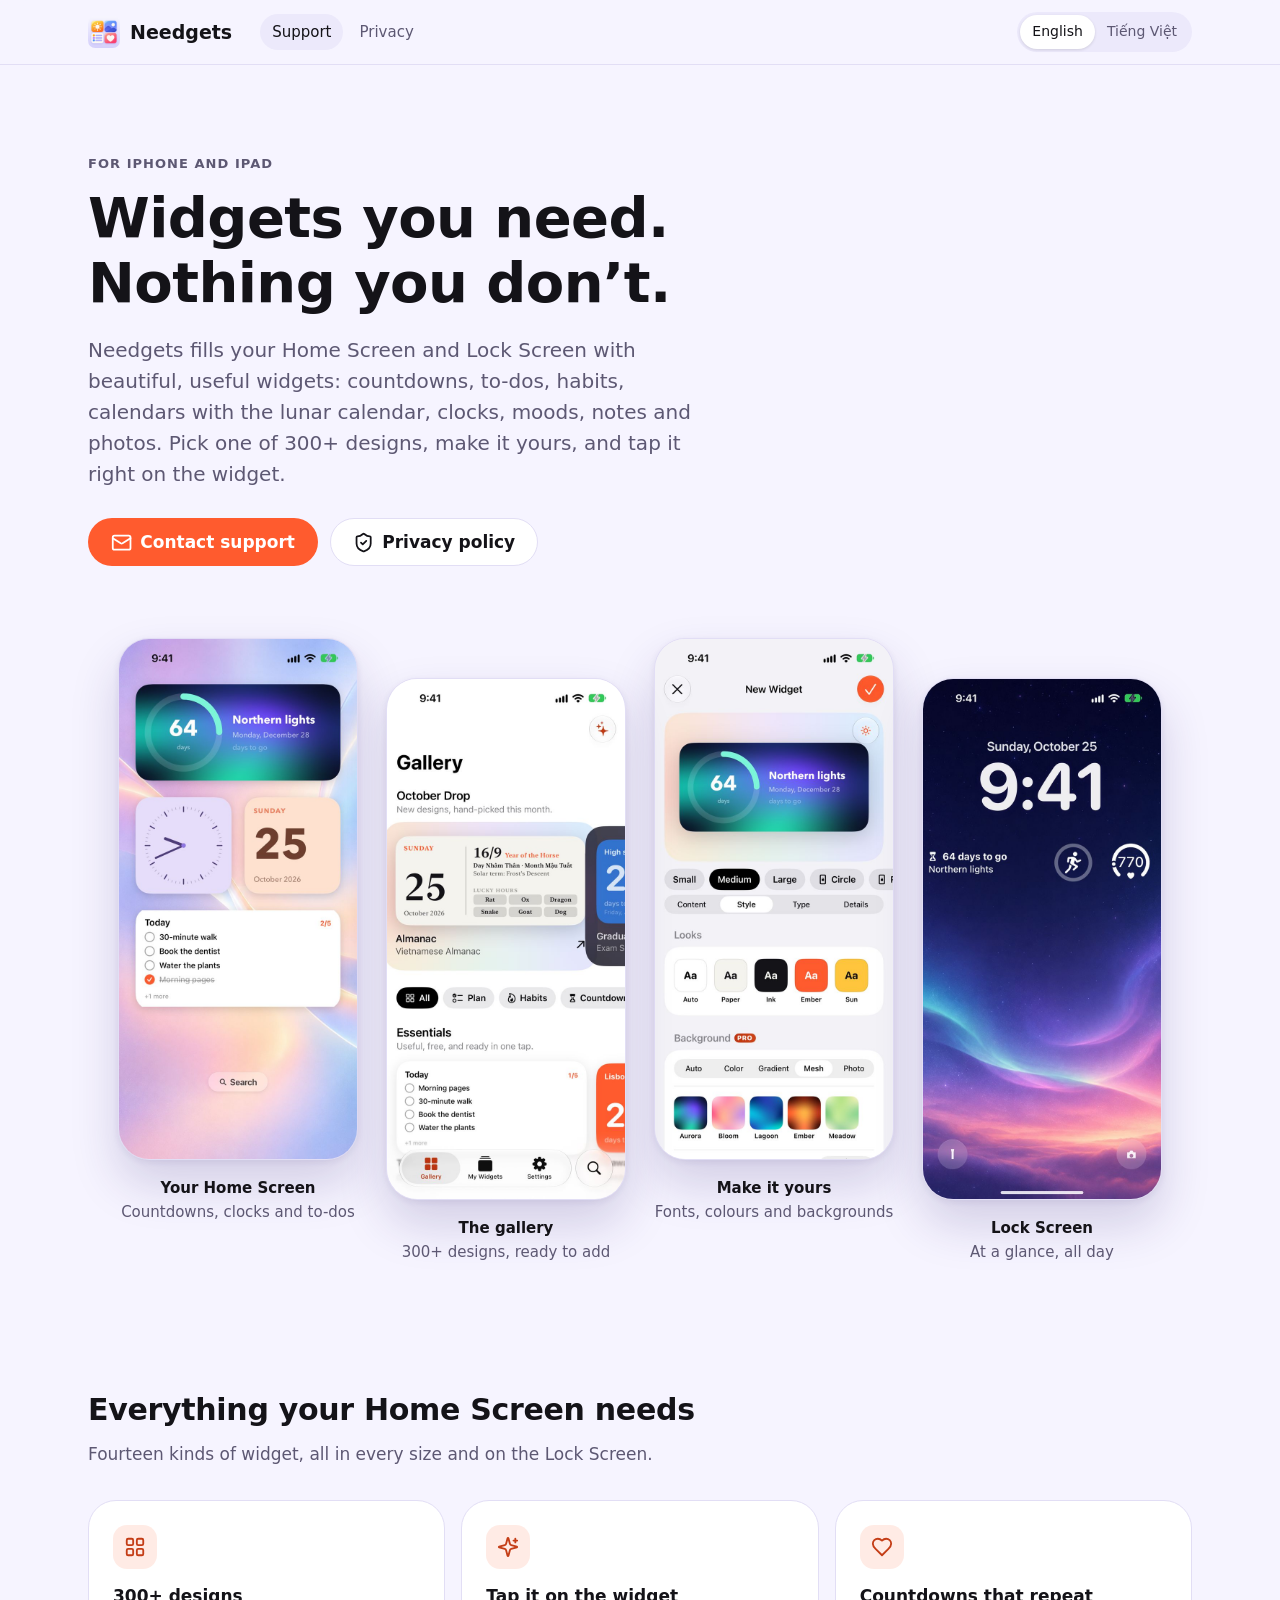
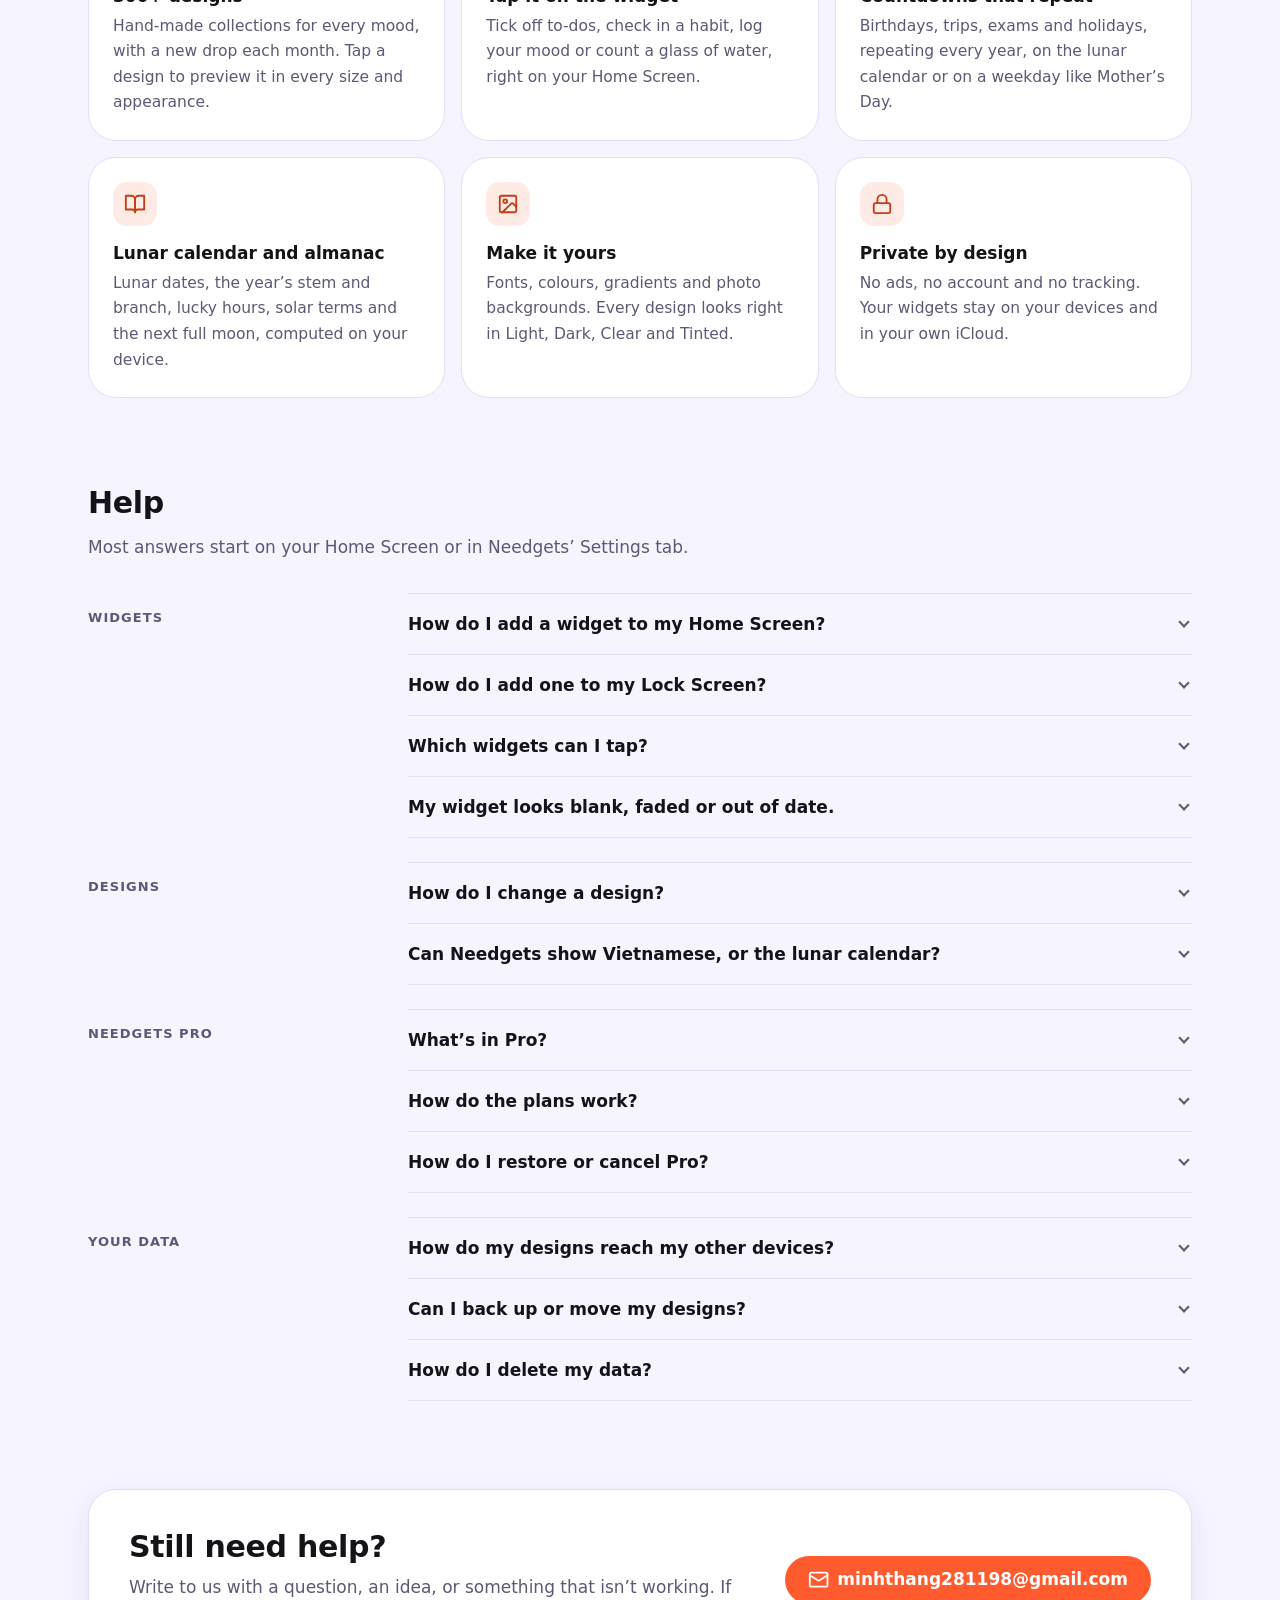
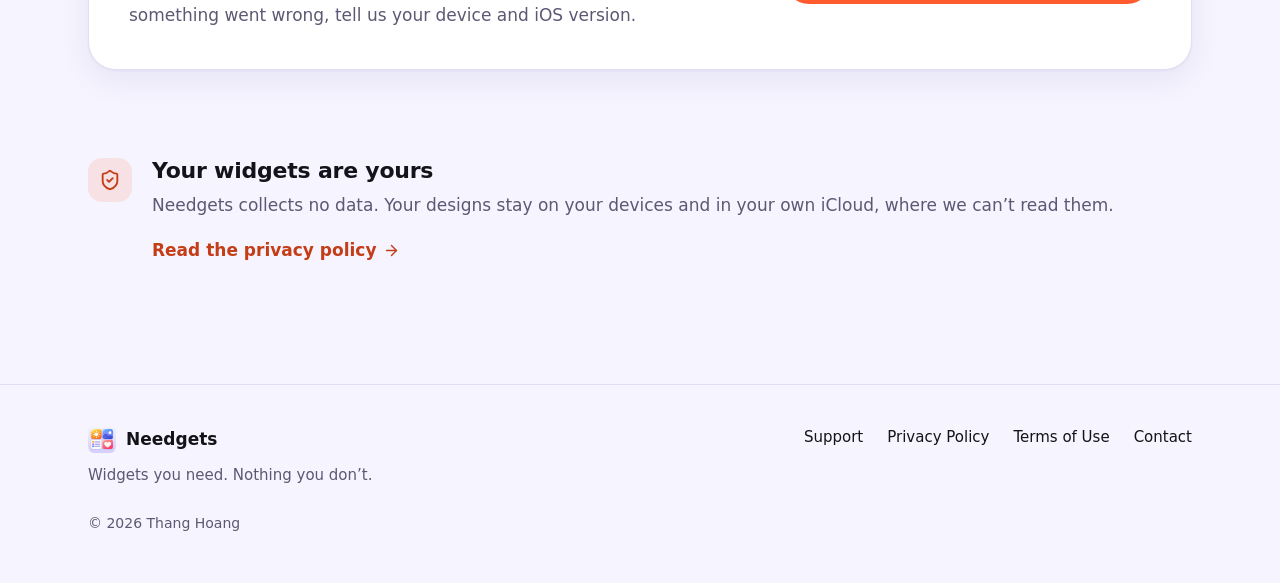
==== index.html @ b8a0856f "Needgets support site and privacy policy Co-Authored-By: Claude Opus 5.5 <noreply@anthropic.com>" ====
<!doctype html>
<html lang="en" data-title-vi="Hỗ trợ Needgets">
<head>
  <meta charset="utf-8">
  <meta name="viewport" content="width=device-width, initial-scale=1">
  <title>Needgets Support</title>
  <meta name="description" content="Help and contact for Needgets, beautiful widgets for your iPhone and iPad Home Screen and Lock Screen.">
  <meta name="theme-color" content="#f6f4ff" media="(prefers-color-scheme: light)">
  <meta name="theme-color" content="#15131d" media="(prefers-color-scheme: dark)">
  <link rel="canonical" href="https://minhthang2811.github.io/needgets-support/">
  <meta property="og:type" content="website">
  <meta property="og:site_name" content="Needgets">
  <meta property="og:title" content="Needgets Support">
  <meta property="og:description" content="Help and contact for Needgets, beautiful widgets for your iPhone and iPad Home Screen and Lock Screen.">
  <meta property="og:url" content="https://minhthang2811.github.io/needgets-support/">
  <meta property="og:image" content="https://minhthang2811.github.io/needgets-support/images/og.jpg">
  <meta property="og:image:width" content="1200">
  <meta property="og:image:height" content="630">
  <meta name="twitter:card" content="summary_large_image">
  <link rel="icon" href="favicon.png" type="image/png">
  <link rel="apple-touch-icon" href="apple-touch-icon.png">
  <link rel="stylesheet" href="style.css">
</head>
<body>
  <a class="skip" href="#main"><span class="chrome" data-lang="en">Skip to content</span><span class="chrome" data-lang="vi">Đến nội dung chính</span></a>

  <header class="site-header">
    <div class="wrap">
      <a class="brand" href="./" data-href-vi="./#vi"><img src="icon.png" alt="" width="32" height="32">Needgets</a>
      <nav class="site-nav" aria-label="Pages">
        <a href="./" data-href-vi="./#vi" aria-current="page"><span class="chrome" data-lang="en">Support</span><span class="chrome" data-lang="vi">Hỗ trợ</span></a>
        <a href="privacy/" data-href-vi="privacy/#vi"><span class="chrome" data-lang="en">Privacy</span><span class="chrome" data-lang="vi">Quyền riêng tư</span></a>
      </nav>
      <nav class="lang" aria-label="Language">
        <a href="#en" hreflang="en" lang="en">English</a>
        <a href="#vi" hreflang="vi" lang="vi">Tiếng Việt</a>
      </nav>
    </div>
  </header>

  <main id="main">
    <article id="en" lang="en" data-lang="en">
      <div class="wrap">
        <section class="hero">
          <p class="eyebrow">For iPhone and iPad</p>
          <h1>Widgets you need. Nothing you don’t.</h1>
          <p class="lede">Needgets fills your Home Screen and Lock Screen with beautiful, useful widgets: countdowns, to-dos, habits, calendars with the lunar calendar, clocks, moods, notes and photos. Pick one of 300+ designs, make it yours, and tap it right on the widget.</p>
          <div class="actions">
            <a class="btn btn-primary" href="#en-contact"><svg class="icon" aria-hidden="true"><use href="icons.svg#mail"/></svg>Contact support</a>
            <a class="btn btn-ghost" href="privacy/"><svg class="icon" aria-hidden="true"><use href="icons.svg#shield"/></svg>Privacy policy</a>
          </div>
        </section>

        <div class="screens">
          <figure>
            <img class="phone" src="images/home-en.jpg" width="660" height="1434" alt="A Home Screen with a Northern lights countdown, an analog clock, a date and a to-do list with two items ticked.">
            <figcaption><strong>Your Home Screen</strong>Countdowns, clocks and to-dos</figcaption>
          </figure>
          <figure>
            <img class="phone" src="images/gallery-en.jpg" width="660" height="1434" loading="lazy" alt="The Gallery: this month's drop with a Vietnamese almanac, and shelves of designs.">
            <figcaption><strong>The gallery</strong>300+ designs, ready to add</figcaption>
          </figure>
          <figure>
            <img class="phone" src="images/editor-en.jpg" width="660" height="1434" loading="lazy" alt="The editor with looks, gradient and mesh backgrounds for a countdown widget.">
            <figcaption><strong>Make it yours</strong>Fonts, colours and backgrounds</figcaption>
          </figure>
          <figure>
            <img class="phone" src="images/lock-en.jpg" width="660" height="1434" loading="lazy" alt="A Lock Screen at 9:41 with a countdown and two circular widgets.">
            <figcaption><strong>Lock Screen</strong>At a glance, all day</figcaption>
          </figure>
        </div>

        <section class="section" aria-labelledby="en-features">
          <div class="section-head">
            <h2 id="en-features">Everything your Home Screen needs</h2>
            <p>Fourteen kinds of widget, all in every size and on the Lock Screen.</p>
          </div>
          <div class="features">
            <div class="feature">
              <span class="badge-icon"><svg class="icon" aria-hidden="true"><use href="icons.svg#widgets"/></svg></span>
              <h3>300+ designs</h3>
              <p>Hand-made collections for every mood, with a new drop each month. Tap a design to preview it in every size and appearance.</p>
            </div>
            <div class="feature">
              <span class="badge-icon"><svg class="icon" aria-hidden="true"><use href="icons.svg#sparkles"/></svg></span>
              <h3>Tap it on the widget</h3>
              <p>Tick off to-dos, check in a habit, log your mood or count a glass of water, right on your Home Screen.</p>
            </div>
            <div class="feature">
              <span class="badge-icon"><svg class="icon" aria-hidden="true"><use href="icons.svg#heart"/></svg></span>
              <h3>Countdowns that repeat</h3>
              <p>Birthdays, trips, exams and holidays, repeating every year, on the lunar calendar or on a weekday like Mother’s Day.</p>
            </div>
            <div class="feature">
              <span class="badge-icon"><svg class="icon" aria-hidden="true"><use href="icons.svg#book"/></svg></span>
              <h3>Lunar calendar and almanac</h3>
              <p>Lunar dates, the year’s stem and branch, lucky hours, solar terms and the next full moon, computed on your device.</p>
            </div>
            <div class="feature">
              <span class="badge-icon"><svg class="icon" aria-hidden="true"><use href="icons.svg#photo"/></svg></span>
              <h3>Make it yours</h3>
              <p>Fonts, colours, gradients and photo backgrounds. Every design looks right in Light, Dark, Clear and Tinted.</p>
            </div>
            <div class="feature">
              <span class="badge-icon"><svg class="icon" aria-hidden="true"><use href="icons.svg#lock"/></svg></span>
              <h3>Private by design</h3>
              <p>No ads, no account and no tracking. Your widgets stay on your devices and in your own iCloud.</p>
            </div>
          </div>
        </section>

        <section class="section" aria-labelledby="en-help">
          <div class="section-head">
            <h2 id="en-help">Help</h2>
            <p>Most answers start on your Home Screen or in Needgets’ Settings tab.</p>
          </div>
          <div class="help">
            <div class="help-group">
              <h3>Widgets</h3>
              <div class="faq">
                <details>
                  <summary>How do I add a widget to my Home Screen?</summary>
                  <div class="answer"><p>Touch and hold an empty spot on your Home Screen until the apps jiggle, tap <strong>Edit</strong>, then <strong>Add Widget</strong>. Search for <strong>Needgets</strong>, swipe to the size you want and tap <strong>Add Widget</strong>.</p><p>A new widget shows your newest design. To choose another, touch and hold the widget, tap <strong>Edit Widget</strong>, then <strong>Design</strong>.</p></div>
                </details>
                <details>
                  <summary>How do I add one to my Lock Screen?</summary>
                  <div class="answer"><p>Touch and hold your Lock Screen, tap <strong>Customize</strong>, then <strong>Lock Screen</strong>. Tap the row under the time, choose <strong>Needgets</strong> and pick a size.</p></div>
                </details>
                <details>
                  <summary>Which widgets can I tap?</summary>
                  <div class="answer"><p>Checklists (tick a to-do), habits (check in), moods (log today), counters (+ and −), the focus timer (start and stop) and Days Since (reset). Everything else opens Needgets when tapped.</p></div>
                </details>
                <details>
                  <summary>My widget looks blank, faded or out of date.</summary>
                  <div class="answer"><p>In the Clear and Tinted Home Screen styles, iOS draws every widget in one tint. Your design keeps its shape and text; colours come back in the Default style. For a photo widget, turn on <strong>Keep photo in color</strong> in the editor’s Details.</p><p>If a widget looks out of date after an update, open Needgets once, then wait a moment: iOS refreshes widgets on its own schedule.</p></div>
                </details>
              </div>
            </div>
            <div class="help-group">
              <h3>Designs</h3>
              <div class="faq">
                <details>
                  <summary>How do I change a design?</summary>
                  <div class="answer"><p>In <strong>My Widgets</strong>, tap the design. Content, Style, Type and Details hold everything you can change, and the preview shows it in every size. Tap ✓ to save. Widgets on your Home Screen update right away.</p></div>
                </details>
                <details>
                  <summary>Can Needgets show Vietnamese, or the lunar calendar?</summary>
                  <div class="answer"><p>Yes. Needgets speaks English and Vietnamese and follows your device unless you choose one in <strong>Settings › Language</strong>; your widgets switch too. Lunar dates follow the Vietnamese calendar (UTC+7), so Tết and full moons fall as in Vietnamese almanacs.</p></div>
                </details>
              </div>
            </div>
            <div class="help-group">
              <h3>Needgets Pro</h3>
              <div class="faq">
                <details>
                  <summary>What’s in Pro?</summary>
                  <div class="answer"><p>Twenty more font families, custom colours, gradients, mesh gradients, photo backgrounds, borders and patterns, the premium collections and monthly drops, and the counter and focus timer widgets. Everything else is free, forever.</p></div>
                </details>
                <details>
                  <summary>How do the plans work?</summary>
                  <div class="answer"><p>Yearly (with a 7-day free trial), Monthly, or Lifetime, a single purchase. Prices are shown in your currency before you buy. Subscriptions renew automatically unless you cancel at least 24 hours before the end of the period, and you can cancel any time.</p><p>If Pro ends, your widgets keep working in the nearest free look. They never go blank.</p></div>
                </details>
                <details>
                  <summary>How do I restore or cancel Pro?</summary>
                  <div class="answer"><p>To restore on a new device, open the plans screen and tap <strong>Restore</strong>. To cancel a subscription, open the Settings app, tap your name, then <strong>Subscriptions › Needgets</strong>.</p></div>
                </details>
              </div>
            </div>
            <div class="help-group">
              <h3>Your data</h3>
              <div class="faq">
                <details>
                  <summary>How do my designs reach my other devices?</summary>
                  <div class="answer"><p>With iCloud. Turn on <strong>Settings › iCloud › Sync with iCloud</strong> in Needgets and sign in to the same Apple Account on each device. Without iCloud, everything stays on this device.</p></div>
                </details>
                <details>
                  <summary>Can I back up or move my designs?</summary>
                  <div class="answer"><p>Yes: <strong>Settings › Your Data › Export Backup</strong> makes a single file with all your designs, to-dos and streaks. Keep it anywhere, and use <strong>Import Backup</strong> to bring it back.</p></div>
                </details>
                <details>
                  <summary>How do I delete my data?</summary>
                  <div class="answer"><p>Delete a design in My Widgets, or delete the app. To remove the copy in iCloud, open the Settings app, tap your name, then <strong>iCloud › Manage Account Storage › Needgets</strong>.</p></div>
                </details>
              </div>
            </div>
          </div>
        </section>

        <section class="section" id="en-contact" aria-labelledby="en-contact-title">
          <div class="card contact">
            <div>
              <h2 id="en-contact-title">Still need help?</h2>
              <p>Write to us with a question, an idea, or something that isn’t working. If something went wrong, tell us your device and iOS version.</p>
            </div>
            <a class="btn btn-primary" href="mailto:minhthang281198@gmail.com?subject=Needgets"><svg class="icon" aria-hidden="true"><use href="icons.svg#mail"/></svg>minhthang281198@gmail.com</a>
          </div>
        </section>

        <section class="section" aria-labelledby="en-privacy">
          <div class="privacy-teaser">
            <span class="badge-icon"><svg class="icon" aria-hidden="true"><use href="icons.svg#shield"/></svg></span>
            <div>
              <h2 id="en-privacy">Your widgets are yours</h2>
              <p>Needgets collects no data. Your designs stay on your devices and in your own iCloud, where we can’t read them.</p>
              <a class="more" href="privacy/">Read the privacy policy<svg class="icon" aria-hidden="true"><use href="icons.svg#arrow"/></svg></a>
            </div>
          </div>
        </section>
      </div>
    </article>

    <hr class="language-divider">

    <article id="vi" lang="vi" data-lang="vi">
      <div class="wrap">
        <section class="hero">
          <p class="eyebrow">Dành cho iPhone và iPad</p>
          <h1>Widget bạn cần. Không gì thừa.</h1>
          <p class="lede">Needgets mang widget đẹp và hữu ích lên Màn hình chính và Màn hình khóa: đếm ngược, việc cần làm, thói quen, lịch có âm lịch, đồng hồ, cảm xúc, ghi chú và ảnh. Chọn một trong hơn 300 mẫu, chỉnh theo gu của bạn và chạm ngay trên widget.</p>
          <div class="actions">
            <a class="btn btn-primary" href="#vi-contact"><svg class="icon" aria-hidden="true"><use href="icons.svg#mail"/></svg>Liên hệ hỗ trợ</a>
            <a class="btn btn-ghost" href="privacy/#vi"><svg class="icon" aria-hidden="true"><use href="icons.svg#shield"/></svg>Chính sách quyền riêng tư</a>
          </div>
        </section>

        <div class="screens">
          <figure>
            <img class="phone" src="images/home-vi.jpg" width="660" height="1434" alt="Màn hình chính với widget đếm ngược Tết Nguyên đán, ngày yêu, lịch âm và lịch vạn niên.">
            <figcaption><strong>Màn hình chính</strong>Đếm ngược Tết, lịch vạn niên</figcaption>
          </figure>
          <figure>
            <img class="phone" src="images/gallery-vi.jpg" width="660" height="1434" loading="lazy" alt="Bộ sưu tập: thiết kế mới tháng 10 với lịch vạn niên và tuyển chọn Pro cho người Việt.">
            <figcaption><strong>Bộ sưu tập</strong>Hơn 300 mẫu, thêm chỉ 1 chạm</figcaption>
          </figure>
          <figure>
            <img class="phone" src="images/editor-vi.jpg" width="660" height="1434" loading="lazy" alt="Trình chỉnh sửa với phong cách, nền dải màu và lưới màu cho widget đếm ngược Tết.">
            <figcaption><strong>Chỉnh theo gu</strong>Phông chữ, màu và nền</figcaption>
          </figure>
          <figure>
            <img class="phone" src="images/lock-vi.jpg" width="660" height="1434" loading="lazy" alt="Màn hình khóa lúc 9:41 với âm lịch, đếm ngược Tết và hai widget tròn.">
            <figcaption><strong>Màn hình khóa</strong>Nhìn là thấy, cả ngày</figcaption>
          </figure>
        </div>

        <section class="section" aria-labelledby="vi-features">
          <div class="section-head">
            <h2 id="vi-features">Mọi thứ màn hình chính cần</h2>
            <p>Mười bốn loại widget, đủ mọi kích thước và có trên Màn hình khóa.</p>
          </div>
          <div class="features">
            <div class="feature">
              <span class="badge-icon"><svg class="icon" aria-hidden="true"><use href="icons.svg#widgets"/></svg></span>
              <h3>Hơn 300 mẫu</h3>
              <p>Các bộ sưu tập làm thủ công cho mọi tâm trạng, mỗi tháng có thiết kế mới. Chạm vào mẫu để xem trước ở mọi kích thước và chế độ.</p>
            </div>
            <div class="feature">
              <span class="badge-icon"><svg class="icon" aria-hidden="true"><use href="icons.svg#sparkles"/></svg></span>
              <h3>Chạm ngay trên widget</h3>
              <p>Tích việc đã xong, điểm danh thói quen, ghi cảm xúc hay đếm cốc nước ngay trên Màn hình chính.</p>
            </div>
            <div class="feature">
              <span class="badge-icon"><svg class="icon" aria-hidden="true"><use href="icons.svg#heart"/></svg></span>
              <h3>Đếm ngược lặp lại</h3>
              <p>Sinh nhật, chuyến đi, kỳ thi và ngày lễ, lặp lại mỗi năm, theo âm lịch hay theo thứ trong tháng như Ngày của Mẹ.</p>
            </div>
            <div class="feature">
              <span class="badge-icon"><svg class="icon" aria-hidden="true"><use href="icons.svg#book"/></svg></span>
              <h3>Âm lịch và lịch vạn niên</h3>
              <p>Ngày âm, can chi, giờ hoàng đạo, tiết khí và ngày rằm sắp tới, tính ngay trên máy của bạn.</p>
            </div>
            <div class="feature">
              <span class="badge-icon"><svg class="icon" aria-hidden="true"><use href="icons.svg#photo"/></svg></span>
              <h3>Chỉnh theo gu</h3>
              <p>Phông chữ, màu sắc, dải màu và ảnh nền. Mẫu nào cũng đẹp ở chế độ Sáng, Tối, Trong suốt và Tô màu.</p>
            </div>
            <div class="feature">
              <span class="badge-icon"><svg class="icon" aria-hidden="true"><use href="icons.svg#lock"/></svg></span>
              <h3>Riêng tư từ thiết kế</h3>
              <p>Không quảng cáo, không tài khoản, không theo dõi. Widget của bạn ở trên thiết bị và trong iCloud của chính bạn.</p>
            </div>
          </div>
        </section>

        <section class="section" aria-labelledby="vi-help">
          <div class="section-head">
            <h2 id="vi-help">Trợ giúp</h2>
            <p>Phần lớn câu trả lời bắt đầu từ Màn hình chính hoặc tab Cài đặt của Needgets.</p>
          </div>
          <div class="help">
            <div class="help-group">
              <h3>Widget</h3>
              <div class="faq">
                <details>
                  <summary>Làm sao thêm widget vào Màn hình chính?</summary>
                  <div class="answer"><p>Chạm và giữ một chỗ trống trên Màn hình chính đến khi các ứng dụng rung, chạm <strong>Sửa</strong>, rồi <strong>Thêm tiện ích</strong>. Tìm <strong>Needgets</strong>, vuốt đến kích thước bạn muốn và chạm <strong>Thêm tiện ích</strong>.</p><p>Widget mới hiện thiết kế mới nhất của bạn. Để chọn thiết kế khác, chạm và giữ widget, chạm <strong>Sửa tiện ích</strong>, rồi <strong>Thiết kế</strong>.</p></div>
                </details>
                <details>
                  <summary>Làm sao thêm vào Màn hình khóa?</summary>
                  <div class="answer"><p>Chạm và giữ Màn hình khóa, chạm <strong>Tùy chỉnh</strong>, rồi <strong>Màn hình khóa</strong>. Chạm vào hàng dưới đồng hồ, chọn <strong>Needgets</strong> và chọn kích thước.</p></div>
                </details>
                <details>
                  <summary>Widget nào chạm được?</summary>
                  <div class="answer"><p>Danh sách việc (tích việc), thói quen (điểm danh), tâm trạng (ghi hôm nay), bộ đếm (+ và −), hẹn giờ tập trung (bắt đầu và dừng) và Số ngày kể từ (đặt lại). Các widget khác mở Needgets khi chạm.</p></div>
                </details>
                <details>
                  <summary>Widget trống, nhạt màu hoặc không cập nhật.</summary>
                  <div class="answer"><p>Ở kiểu Màn hình chính Trong suốt và Tô màu, iOS vẽ mọi widget bằng một màu. Thiết kế vẫn giữ hình và chữ; màu sẽ trở lại ở kiểu Mặc định. Với widget ảnh, bật <strong>Giữ màu ảnh</strong> trong phần Chi tiết của trình chỉnh sửa.</p><p>Nếu widget chưa cập nhật sau khi nâng cấp, hãy mở Needgets một lần rồi đợi một chút: iOS tự làm mới widget theo lịch của nó.</p></div>
                </details>
              </div>
            </div>
            <div class="help-group">
              <h3>Thiết kế</h3>
              <div class="faq">
                <details>
                  <summary>Làm sao đổi thiết kế?</summary>
                  <div class="answer"><p>Trong <strong>Tiện ích của tôi</strong>, chạm vào thiết kế. Nội dung, Kiểu dáng, Kiểu chữ và Chi tiết chứa mọi thứ bạn có thể đổi, và bản xem trước hiện ở mọi kích thước. Chạm ✓ để lưu. Widget trên Màn hình chính cập nhật ngay.</p></div>
                </details>
                <details>
                  <summary>Needgets có tiếng Việt và âm lịch không?</summary>
                  <div class="answer"><p>Có. Needgets nói tiếng Anh và tiếng Việt, theo ngôn ngữ của thiết bị trừ khi bạn chọn trong <strong>Cài đặt › Ngôn ngữ</strong>; widget cũng đổi theo. Ngày âm tính theo lịch Việt Nam (UTC+7), nên Tết và ngày rằm khớp với lịch vạn niên.</p></div>
                </details>
              </div>
            </div>
            <div class="help-group">
              <h3>Needgets Pro</h3>
              <div class="faq">
                <details>
                  <summary>Pro có gì?</summary>
                  <div class="answer"><p>Thêm hai mươi họ phông chữ, màu tùy chỉnh, dải màu, lưới màu, ảnh nền, viền và họa tiết, các bộ sưu tập cao cấp và thiết kế mới mỗi tháng, cùng widget bộ đếm và hẹn giờ tập trung. Mọi thứ khác miễn phí mãi mãi.</p></div>
                </details>
                <details>
                  <summary>Các gói hoạt động thế nào?</summary>
                  <div class="answer"><p>Gói Năm (dùng thử 7 ngày), gói Tháng, hoặc Trọn đời, mua một lần. Giá hiện bằng đơn vị tiền của bạn trước khi mua. Gói đăng ký tự gia hạn trừ khi bạn hủy ít nhất 24 giờ trước khi hết kỳ, và bạn có thể hủy bất cứ lúc nào. Ở Việt Nam, bạn có thể trả bằng MoMo, ZaloPay, ShopeePay hoặc VNPAY mà không cần thẻ.</p><p>Nếu Pro kết thúc, widget vẫn chạy với giao diện miễn phí gần nhất. Không bao giờ trống trơn.</p></div>
                </details>
                <details>
                  <summary>Làm sao khôi phục hoặc hủy Pro?</summary>
                  <div class="answer"><p>Để khôi phục trên thiết bị mới, mở màn hình các gói và chạm <strong>Khôi phục</strong>. Để hủy gói đăng ký, mở ứng dụng Cài đặt, chạm vào tên bạn, rồi <strong>Đăng ký › Needgets</strong>.</p></div>
                </details>
              </div>
            </div>
            <div class="help-group">
              <h3>Dữ liệu của bạn</h3>
              <div class="faq">
                <details>
                  <summary>Thiết kế đến các thiết bị khác bằng cách nào?</summary>
                  <div class="answer"><p>Qua iCloud. Bật <strong>Cài đặt › iCloud › Đồng bộ với iCloud</strong> trong Needgets và đăng nhập cùng một Tài khoản Apple trên mỗi thiết bị. Không có iCloud, mọi thứ ở lại trên thiết bị này.</p></div>
                </details>
                <details>
                  <summary>Tôi có thể sao lưu hoặc chuyển thiết kế không?</summary>
                  <div class="answer"><p>Có: <strong>Cài đặt › Dữ liệu của bạn › Xuất bản sao lưu</strong> tạo một tệp chứa mọi thiết kế, việc cần làm và chuỗi ngày. Giữ ở đâu cũng được, và dùng <strong>Nhập bản sao lưu</strong> để đưa trở lại.</p></div>
                </details>
                <details>
                  <summary>Làm sao xóa dữ liệu?</summary>
                  <div class="answer"><p>Xóa thiết kế trong Tiện ích của tôi, hoặc xóa ứng dụng. Để xóa bản trong iCloud, mở ứng dụng Cài đặt, chạm vào tên bạn, rồi <strong>iCloud › Quản lý dung lượng tài khoản › Needgets</strong>.</p></div>
                </details>
              </div>
            </div>
          </div>
        </section>

        <section class="section" id="vi-contact" aria-labelledby="vi-contact-title">
          <div class="card contact">
            <div>
              <h2 id="vi-contact-title">Bạn vẫn cần trợ giúp?</h2>
              <p>Hãy viết cho chúng tôi một câu hỏi, một ý tưởng hoặc điều gì đó chưa ổn. Nếu có lỗi, cho chúng tôi biết thiết bị và phiên bản iOS của bạn.</p>
            </div>
            <a class="btn btn-primary" href="mailto:minhthang281198@gmail.com?subject=Needgets"><svg class="icon" aria-hidden="true"><use href="icons.svg#mail"/></svg>minhthang281198@gmail.com</a>
          </div>
        </section>

        <section class="section" aria-labelledby="vi-privacy">
          <div class="privacy-teaser">
            <span class="badge-icon"><svg class="icon" aria-hidden="true"><use href="icons.svg#shield"/></svg></span>
            <div>
              <h2 id="vi-privacy">Widget là của bạn</h2>
              <p>Needgets không thu thập dữ liệu. Thiết kế của bạn ở trên thiết bị và trong iCloud của chính bạn, nơi chúng tôi không thể đọc.</p>
              <a class="more" href="privacy/#vi">Đọc chính sách quyền riêng tư<svg class="icon" aria-hidden="true"><use href="icons.svg#arrow"/></svg></a>
            </div>
          </div>
        </section>
      </div>
    </article>
  </main>

  <footer class="site-footer">
    <div class="wrap">
      <div>
        <a class="brand" href="./" data-href-vi="./#vi"><img src="icon.png" alt="" width="28" height="28">Needgets</a>
        <p class="footer-tagline"><span class="chrome" data-lang="en">Widgets you need. Nothing you don’t.</span><span class="chrome" data-lang="vi">Widget bạn cần. Không gì thừa.</span></p>
      </div>
      <ul class="footer-links">
        <li><a href="./" data-href-vi="./#vi"><span class="chrome" data-lang="en">Support</span><span class="chrome" data-lang="vi">Hỗ trợ</span></a></li>
        <li><a href="privacy/" data-href-vi="privacy/#vi"><span class="chrome" data-lang="en">Privacy Policy</span><span class="chrome" data-lang="vi">Chính sách quyền riêng tư</span></a></li>
        <li><a href="https://www.apple.com/legal/internet-services/itunes/dev/stdeula/"><span class="chrome" data-lang="en">Terms of Use</span><span class="chrome" data-lang="vi">Điều khoản sử dụng</span></a></li>
        <li><a href="mailto:minhthang281198@gmail.com?subject=Needgets"><span class="chrome" data-lang="en">Contact</span><span class="chrome" data-lang="vi">Liên hệ</span></a></li>
      </ul>
      <p class="copyright">© 2026 Thang Hoang</p>
    </div>
  </footer>

  <script src="site.js"></script>
</body>
</html>
---- style.css ----
/* Needgets' design, as the app states it: lavender paper (LaunchBackground), one ember accent (#FF5B2E),
   SF Pro Rounded for display, the system sans for text, capsule actions and radius-28 cards.
   Dark mode is the app's launch night (#15131D).

   Everything is served from this site: no web fonts, scripts or images
   from anywhere else, so reading the privacy policy tells no one. */

:root {
  --bg: #f6f4ff;
  --surface: #ffffff;
  --surface-2: #ece9fb;
  --text: #141318;
  --muted: #5d5873;
  --rule: #e2def5;
  --link: #c43d16;
  --gold: #ff5b2e;
  --gold-soft: rgba(255, 91, 46, 0.12);
  --gold-ink: #c43d16;
  --on-gold: #ffffff;
  --header: rgba(246, 244, 255, 0.82);
  --shadow: 0 1px 2px rgba(52, 36, 110, 0.05), 0 10px 30px rgba(52, 36, 110, 0.08);
  --shadow-phone: 0 2px 6px rgba(52, 36, 110, 0.08), 0 24px 48px rgba(52, 36, 110, 0.18);
  --serif: ui-rounded, "SF Pro Rounded", -apple-system, BlinkMacSystemFont, system-ui, sans-serif;
  --sans: -apple-system, BlinkMacSystemFont, system-ui, "Segoe UI", Roboto, "Helvetica Neue", Arial, sans-serif;
  --radius: 28px;
  --radius-sm: 18px;
  --gutter: 16px;
  --header-height: 64px;
  color-scheme: light dark;
}

@media (prefers-color-scheme: dark) {
  :root {
    --bg: #15131d;
    --surface: #1f1c2b;
    --surface-2: #29253a;
    --text: #efedf7;
    --muted: #aaa5bf;
    --rule: #332e48;
    --link: #ff7a52;
    --gold-soft: rgba(255, 107, 64, 0.16);
    --gold-ink: #ff7a52;
    --header: rgba(21, 19, 29, 0.8);
    --shadow: 0 1px 2px rgba(0, 0, 0, 0.3), 0 12px 32px rgba(0, 0, 0, 0.3);
    --shadow-phone: 0 2px 6px rgba(0, 0, 0, 0.4), 0 28px 56px rgba(0, 0, 0, 0.5);
  }
}

@media (min-width: 640px) {
  :root { --gutter: 24px; }
}

/* Base */

*, *::before, *::after { box-sizing: border-box; }

html {
  -webkit-text-size-adjust: 100%;
  scroll-padding-top: calc(var(--header-height) + 16px);
}

@media (prefers-reduced-motion: no-preference) {
  html { scroll-behavior: smooth; }
}

body {
  margin: 0;
  background: var(--bg);
  color: var(--text);
  font: 17px/1.65 var(--sans);
  text-rendering: optimizeLegibility;
  -webkit-font-smoothing: antialiased;
}

img { max-width: 100%; height: auto; }

a { color: var(--link); text-underline-offset: 0.18em; text-decoration-thickness: 1px; }
a:hover { text-decoration-thickness: 2px; }

:focus-visible {
  outline: 2px solid var(--gold);
  outline-offset: 3px;
  border-radius: 6px;
}

h1, h2, h3 {
  margin: 0;
  text-wrap: balance;
}
h1, h2 {
  font-family: var(--serif);
  font-weight: 750;
  line-height: 1.15;
  letter-spacing: -0.01em;
}
h1 { font-size: clamp(2.25rem, 7vw, 3.5rem); }
h2 { font-size: clamp(1.5rem, 4vw, 1.875rem); }
h3 { font-size: 1.0625rem; font-weight: 600; line-height: 1.35; }

p { margin: 0 0 1em; }
p:last-child { margin-bottom: 0; }

ul { margin: 0 0 1em; padding-left: 1.25rem; }
li + li { margin-top: 6px; }

strong { font-weight: 600; }

.icon {
  width: 1.25em;
  height: 1.25em;
  flex: none;
  fill: none;
  stroke: currentColor;
  stroke-width: 2;
  stroke-linecap: round;
  stroke-linejoin: round;
  vertical-align: -0.25em;
}

.wrap {
  max-width: 72rem;
  margin: 0 auto;
  padding: 0 var(--gutter);
}

.skip {
  position: absolute;
  left: var(--gutter);
  top: -100px;
  z-index: 20;
  padding: 10px 16px;
  border-radius: 999px;
  background: var(--gold);
  color: var(--on-gold);
  font-weight: 600;
  text-decoration: none;
}
.skip:focus { top: 12px; }

.eyebrow {
  margin: 0 0 12px;
  color: var(--muted);
  font-size: 0.8125rem;
  font-weight: 600;
  letter-spacing: 0.08em;
  text-transform: uppercase;
}
.eyebrow a { color: inherit; text-decoration: none; }
.eyebrow a:hover { color: var(--link); }

.lede {
  font-size: clamp(1.0625rem, 2.4vw, 1.25rem);
  line-height: 1.55;
  color: var(--muted);
  max-width: 38rem;
}

/* Header: the app, the two pages, and the language. */

.site-header {
  position: sticky;
  top: 0;
  z-index: 10;
  background: var(--header);
  -webkit-backdrop-filter: saturate(180%) blur(16px);
  backdrop-filter: saturate(180%) blur(16px);
  border-bottom: 1px solid var(--rule);
}
.site-header .wrap {
  display: flex;
  align-items: center;
  gap: 16px;
  height: var(--header-height);
}

.brand {
  display: flex;
  align-items: center;
  gap: 10px;
  color: var(--text);
  text-decoration: none;
  font: 600 1.1875rem/1 var(--serif);
}
.brand img {
  width: 32px;
  height: 32px;
  border-radius: 22.5%;
}

.site-nav {
  display: none;
  gap: 4px;
  margin-left: 12px;
}
.site-nav a {
  padding: 6px 12px;
  border-radius: 999px;
  color: var(--muted);
  font-size: 0.9375rem;
  font-weight: 500;
  text-decoration: none;
}
.site-nav a:hover { color: var(--text); background: var(--surface-2); }
.site-nav a[aria-current="page"] { color: var(--text); background: var(--surface-2); }

@media (min-width: 640px) {
  .site-nav { display: flex; }
}

/* The language switch: a segmented control, as in the app's settings. */
.lang {
  display: flex;
  margin-left: auto;
  padding: 3px;
  border-radius: 999px;
  background: var(--surface-2);
  font-size: 0.875rem;
}
.lang a {
  padding: 5px 12px;
  border-radius: 999px;
  color: var(--muted);
  font-weight: 500;
  text-decoration: none;
  white-space: nowrap;
}
.lang a:hover { color: var(--text); }
.lang a[aria-current="true"] {
  color: var(--text);
  background: var(--surface);
  box-shadow: 0 1px 3px rgba(0, 0, 0, 0.12);
}

/* One language at a time once the script runs; both without it. */
.js [data-lang="vi"] { display: none; }
.js[data-show="vi"] [data-lang="vi"] { display: revert; }
.js[data-show="vi"] [data-lang="en"] { display: none; }
html:not(.js) [data-lang="vi"].chrome { display: none; }

.language-divider {
  border: 0;
  border-top: 1px solid var(--rule);
  margin: 80px 0;
}
.js .language-divider { display: none; }

/* Buttons */

.actions {
  display: flex;
  flex-wrap: wrap;
  gap: 12px;
  margin-top: 28px;
}

.btn {
  display: inline-flex;
  align-items: center;
  gap: 8px;
  min-height: 48px;
  padding: 12px 22px;
  border-radius: 999px;
  border: 1px solid transparent;
  font-weight: 600;
  line-height: 1.2;
  text-decoration: none;
  overflow-wrap: anywhere;
  transition: filter 0.15s, background-color 0.15s, border-color 0.15s;
}
.btn:hover { text-decoration: none; }
.btn-primary { background: var(--gold); color: var(--on-gold); }
.btn-primary:hover { filter: brightness(1.05); }
.btn-ghost { border-color: var(--rule); color: var(--text); background: var(--surface); }
.btn-ghost:hover { border-color: var(--muted); }

/* Support page: the hero and the app's screens. */

.hero {
  padding: clamp(40px, 8vw, 88px) 0 0;
}
.hero h1 { margin-bottom: 20px; }

/* The strip scrolls sideways on a phone; its padding leaves room for the
   phones' shadows, which a scrolling box would otherwise cut off. */
.screens {
  display: flex;
  gap: 20px;
  margin: 16px calc(-1 * var(--gutter)) 0;
  padding: 40px var(--gutter) 56px;
  overflow-x: auto;
  scroll-snap-type: x mandatory;
  scrollbar-width: none;
}
.screens::-webkit-scrollbar { display: none; }
.screens figure {
  flex: 0 0 min(62vw, 260px);
  margin: 0;
  scroll-snap-align: center;
}
.phone {
  display: block;
  width: 100%;
  aspect-ratio: 660 / 1434;
  border-radius: 13% / 6%;
  border: 1px solid var(--rule);
  box-shadow: var(--shadow-phone);
  background: #0d1224;
}
.screens figcaption {
  margin-top: 16px;
  color: var(--muted);
  font-size: 0.9375rem;
  text-align: center;
}
.screens figcaption strong { display: block; color: var(--text); }

@media (min-width: 960px) {
  .screens {
    justify-content: center;
    gap: 28px;
    margin: 64px 0 0;
    padding: 8px 0 80px;
    overflow: visible;
  }
  .screens figure { flex: 0 1 240px; }
  .screens figure:nth-child(even) { transform: translateY(40px); }
}

.section {
  padding: clamp(48px, 8vw, 88px) 0 0;
}
.section-head { max-width: 40rem; margin-bottom: 32px; }
.section-head p { color: var(--muted); margin-top: 12px; }

.features {
  display: grid;
  gap: 16px;
  grid-template-columns: 1fr;
}
@media (min-width: 640px) { .features { grid-template-columns: repeat(2, 1fr); } }
@media (min-width: 960px) { .features { grid-template-columns: repeat(3, 1fr); } }

.feature {
  padding: 24px;
  border-radius: var(--radius);
  border: 1px solid var(--rule);
  background: var(--surface);
}
.feature h3 { margin: 16px 0 6px; }
.feature p { color: var(--muted); font-size: 0.9688rem; }

.badge-icon {
  display: inline-grid;
  place-items: center;
  width: 44px;
  height: 44px;
  border-radius: 14px;
  background: var(--gold-soft);
  color: var(--gold-ink);
}
.badge-icon .icon { width: 22px; height: 22px; }

/* Help */

.help {
  display: grid;
  gap: 40px;
}
@media (min-width: 960px) {
  .help { grid-template-columns: 16rem minmax(0, 1fr); gap: 24px 64px; }
  .help-group { display: contents; }
  .help-group > h3 { padding-top: 16px; }
}
.help-group > h3 {
  color: var(--muted);
  font-size: 0.8125rem;
  letter-spacing: 0.08em;
  text-transform: uppercase;
  margin-bottom: 8px;
}

.faq { border-top: 1px solid var(--rule); }
.faq details { border-bottom: 1px solid var(--rule); }
.faq summary {
  display: flex;
  align-items: center;
  justify-content: space-between;
  gap: 16px;
  padding: 16px 0;
  cursor: pointer;
  font-weight: 600;
  list-style: none;
}
.faq summary::-webkit-details-marker { display: none; }
.faq summary::after {
  content: "";
  flex: none;
  width: 8px;
  height: 8px;
  margin-right: 4px;
  border-right: 2px solid var(--muted);
  border-bottom: 2px solid var(--muted);
  transform: translateY(-2px) rotate(45deg);
  transition: transform 0.2s;
}
.faq details[open] summary::after { transform: translateY(2px) rotate(-135deg); }
.faq summary:hover { color: var(--link); }
.faq .answer { padding: 0 0 20px; color: var(--muted); }
.faq .answer strong { color: var(--text); font-weight: 600; }

/* Cards */

.card {
  padding: clamp(24px, 4vw, 40px);
  border-radius: var(--radius);
  border: 1px solid var(--rule);
  background: var(--surface);
  box-shadow: var(--shadow);
}

.contact {
  display: grid;
  gap: 24px;
  align-items: center;
}
.contact h2 { margin-bottom: 8px; }
.contact p { color: var(--muted); }
@media (min-width: 760px) {
  .contact { grid-template-columns: minmax(0, 1fr) auto; gap: 40px; }
}

.privacy-teaser {
  display: flex;
  gap: 20px;
  align-items: flex-start;
}
.privacy-teaser h2 { font-size: 1.375rem; margin-bottom: 8px; }
.privacy-teaser p { color: var(--muted); }

.more {
  display: inline-flex;
  align-items: center;
  gap: 6px;
  font-weight: 600;
  text-decoration: none;
}
.more:hover { text-decoration: underline; }
.more .icon { width: 1em; height: 1em; vertical-align: 0; }

/* Privacy policy: a reading column beside its table of contents. */

.policy-head { padding: clamp(40px, 8vw, 80px) 0 32px; max-width: 46rem; }
.policy-head h1 { margin-bottom: 16px; }
.updated {
  display: flex;
  flex-wrap: wrap;
  gap: 8px 16px;
  margin-top: 20px;
  color: var(--muted);
  font-size: 0.9375rem;
}

.policy {
  display: grid;
  gap: 32px;
  grid-template-columns: minmax(0, 1fr);
}
@media (min-width: 1080px) {
  .policy { grid-template-columns: 15rem minmax(0, 46rem); gap: 72px; }
}

.toc {
  font-size: 0.9375rem;
}
.toc details {
  border: 1px solid var(--rule);
  border-radius: var(--radius-sm);
  background: var(--surface);
}
.toc summary {
  padding: 14px 20px;
  cursor: pointer;
  font-weight: 600;
}
.toc ol {
  list-style: none;
  margin: 0;
  padding: 0 12px 12px;
  counter-reset: toc;
}
.toc li { margin: 0; counter-increment: toc; }
.toc li a {
  display: flex;
  gap: 10px;
  padding: 6px 8px;
  border-radius: 10px;
  color: var(--muted);
  text-decoration: none;
  line-height: 1.4;
}
.toc li a::before {
  content: counter(toc, decimal-leading-zero);
  color: var(--muted);
  opacity: 0.7;
  font-variant-numeric: tabular-nums;
}
.toc li a:hover { color: var(--text); background: var(--surface-2); }
.toc li a[aria-current="true"] { color: var(--text); background: var(--gold-soft); }

@media (min-width: 1080px) {
  .toc { position: sticky; top: calc(var(--header-height) + 32px); align-self: start; }
  .toc details { border: 0; background: none; }
  .toc summary {
    padding: 0 8px 12px;
    color: var(--muted);
    font-size: 0.8125rem;
    letter-spacing: 0.08em;
    text-transform: uppercase;
    list-style: none;
  }
  .js .toc summary { pointer-events: none; }
  .toc summary::-webkit-details-marker { display: none; }
  .toc ol { padding: 0; }
}

/* The policy in four lines, first. */
.glance {
  padding: clamp(24px, 4vw, 36px);
  border-radius: var(--radius);
  border: 1px solid var(--rule);
  background: var(--surface);
  box-shadow: var(--shadow);
}
.label {
  display: inline-flex;
  align-items: center;
  gap: 8px;
  padding: 6px 14px 6px 10px;
  border-radius: 999px;
  background: var(--gold-soft);
  color: var(--gold-ink);
  font-size: 0.875rem;
  font-weight: 700;
}
.glance-list {
  display: grid;
  gap: 20px;
  margin: 24px 0 0;
  padding: 0;
  list-style: none;
}
@media (min-width: 640px) { .glance-list { grid-template-columns: 1fr 1fr; gap: 24px 28px; } }
.glance-list li { display: flex; gap: 14px; margin: 0; }
.glance-list .icon { width: 22px; height: 22px; margin-top: 2px; color: var(--gold-ink); }
.glance-list p { margin: 2px 0 0; color: var(--muted); font-size: 0.9688rem; line-height: 1.55; }

.prose section { padding-top: 56px; }
.prose h2 {
  display: flex;
  gap: 14px;
  align-items: baseline;
  margin-bottom: 16px;
}
.prose h2 .num {
  font: 600 0.875rem/1 var(--sans);
  color: var(--gold-ink);
  font-variant-numeric: tabular-nums;
  letter-spacing: 0.02em;
}
.prose h3 { margin: 24px 0 8px; }

/* What stays where: one row for each kind of information. */
.data {
  margin: 20px 0;
  border: 1px solid var(--rule);
  border-radius: var(--radius-sm);
  background: var(--surface);
  overflow: hidden;
}
.data > div {
  display: grid;
  gap: 6px 24px;
  padding: 18px 20px;
}
.data > div + div { border-top: 1px solid var(--rule); }
.data dt { font-weight: 600; }
.data dd { margin: 0; color: var(--muted); font-size: 0.9688rem; }
.data .where { display: flex; flex-wrap: wrap; gap: 6px; }
@media (min-width: 640px) {
  .data > div { grid-template-columns: 11rem minmax(0, 1fr); }
  .data .where { grid-column: 2; }
}

.chip {
  display: inline-flex;
  align-items: center;
  gap: 6px;
  padding: 3px 10px;
  border-radius: 999px;
  background: var(--surface-2);
  color: var(--text);
  font-size: 0.8125rem;
  font-weight: 500;
}
.chip .icon { width: 14px; height: 14px; vertical-align: 0; }

/* Each feature that asks first: when, what for, and how to turn it off. */
.permissions {
  display: grid;
  gap: 16px;
  margin: 24px 0 0;
}
.permission {
  padding: 22px 24px;
  border: 1px solid var(--rule);
  border-radius: var(--radius-sm);
  background: var(--surface);
}
.permission h3 {
  display: flex;
  align-items: center;
  gap: 12px;
  margin: 0 0 14px;
}
.permission h3 .badge-icon { width: 36px; height: 36px; border-radius: 11px; }
.permission h3 .badge-icon .icon { width: 18px; height: 18px; }
.permission dl { margin: 0; display: grid; gap: 12px; }
.permission dt {
  color: var(--muted);
  font-size: 0.75rem;
  font-weight: 600;
  letter-spacing: 0.08em;
  text-transform: uppercase;
}
.permission dd { margin: 2px 0 0; font-size: 0.9688rem; }
@media (min-width: 640px) {
  .permission dl > div { display: grid; grid-template-columns: 9.5rem minmax(0, 1fr); gap: 16px; }
  .permission dt { padding-top: 3px; }
  .permission dd { margin: 0; }
}

.note {
  margin: 20px 0;
  padding: 16px 20px;
  border-left: 3px solid var(--gold);
  border-radius: 0 var(--radius-sm) var(--radius-sm) 0;
  background: var(--surface-2);
  font-size: 0.9688rem;
}

.contact-line {
  display: inline-flex;
  align-items: center;
  gap: 10px;
  font-weight: 600;
}

/* Footer */

.site-footer {
  margin-top: clamp(64px, 10vw, 120px);
  border-top: 1px solid var(--rule);
  color: var(--muted);
  font-size: 0.9375rem;
}
.site-footer .wrap {
  display: grid;
  gap: 24px;
  padding-top: 40px;
  padding-bottom: 48px;
}
@media (min-width: 760px) {
  .site-footer .wrap { grid-template-columns: minmax(0, 1fr) auto; align-items: start; }
}
.site-footer .brand { font-size: 1.0625rem; }
.site-footer .brand img { width: 28px; height: 28px; }
.footer-tagline { margin: 10px 0 0; }
.footer-links {
  display: flex;
  flex-wrap: wrap;
  gap: 8px 24px;
  margin: 0;
  padding: 0;
  list-style: none;
}
.footer-links li { margin: 0; }
.footer-links a { color: var(--text); text-decoration: none; }
.footer-links a:hover { color: var(--link); text-decoration: underline; }
.copyright { grid-column: 1 / -1; margin: 0; font-size: 0.875rem; }

/* Printing the policy gives the words, not the website around them. */
@media print {
  :root { --bg: #fff; --surface: #fff; --surface-2: #f3f3f3; --text: #000; --muted: #333; --rule: #ccc; --link: #000; }
  .site-header, .toc, .skip, .site-nav, .lang, .actions, .screens { display: none !important; }
  .policy { display: block; }
  .glance, .card { box-shadow: none; }
  .site-footer { margin-top: 32px; }
  a { text-decoration: none; }
  .prose section { break-inside: avoid-page; padding-top: 28px; }
}
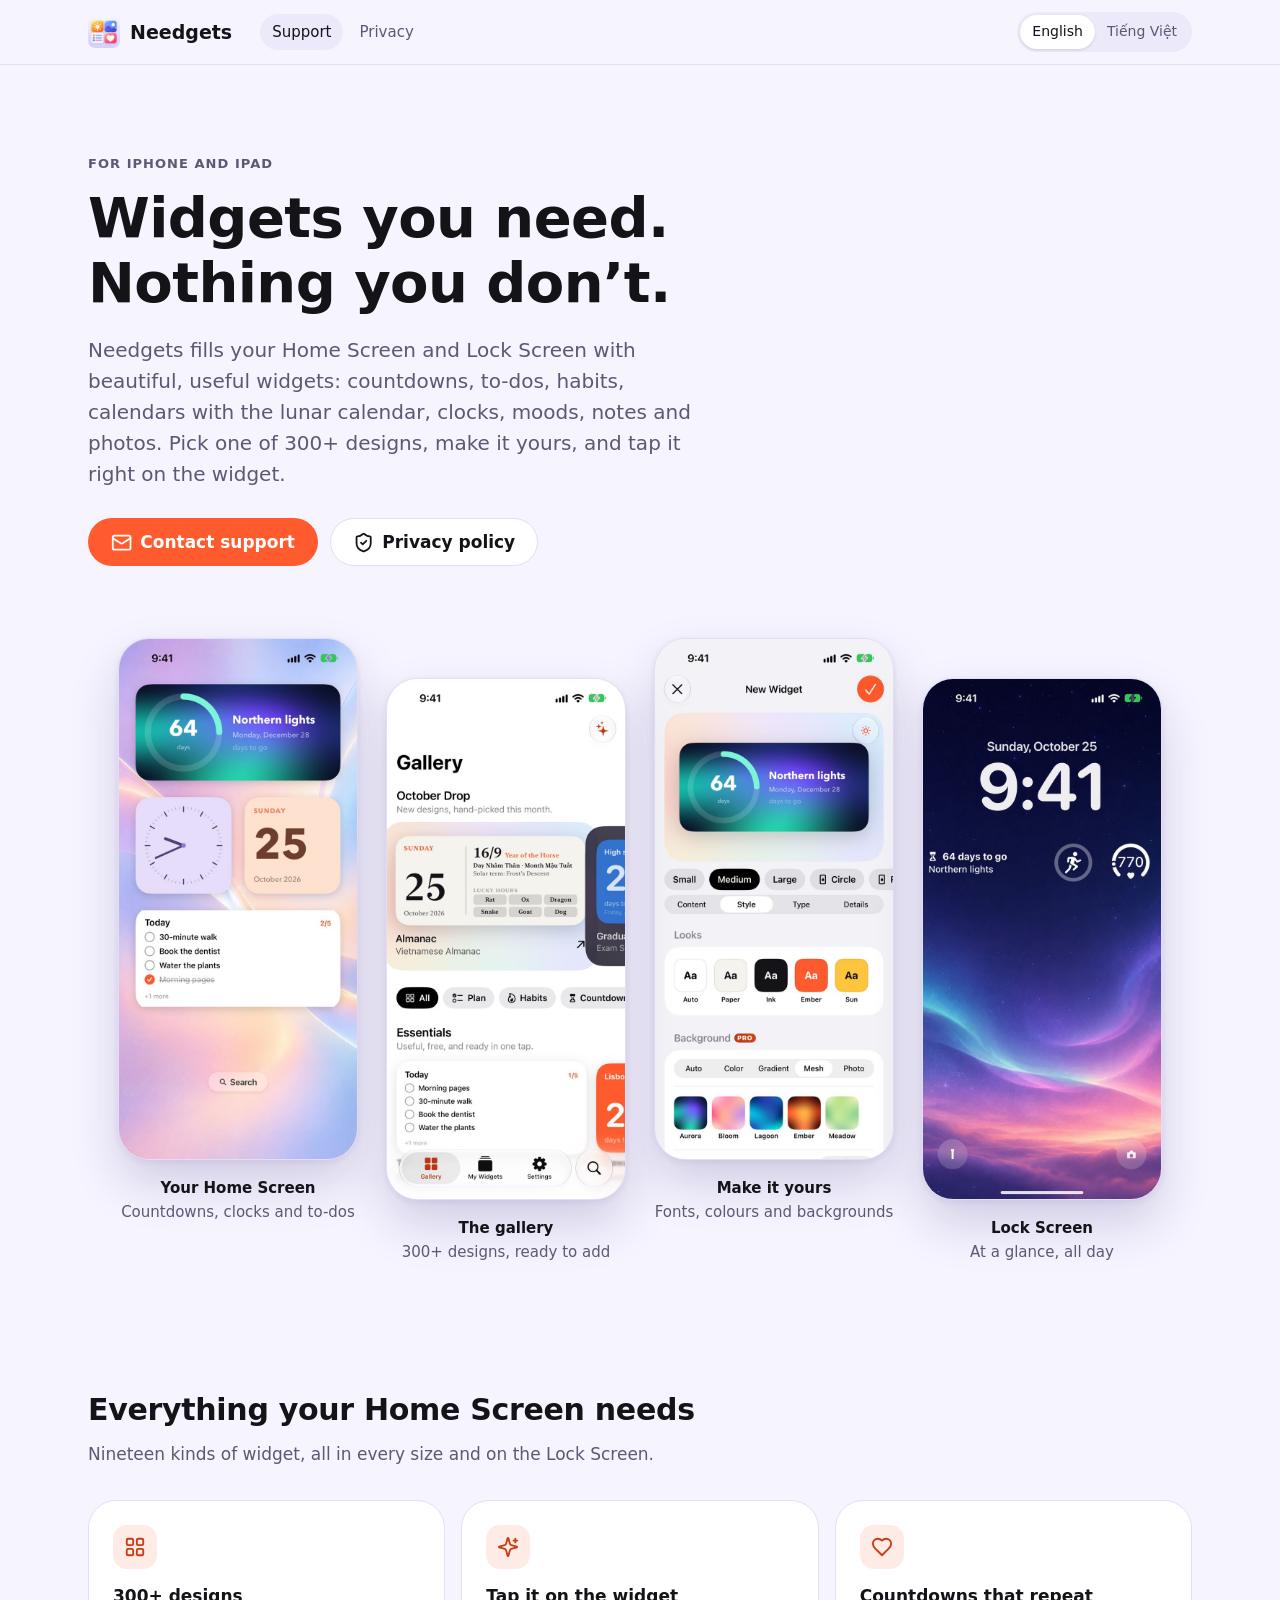
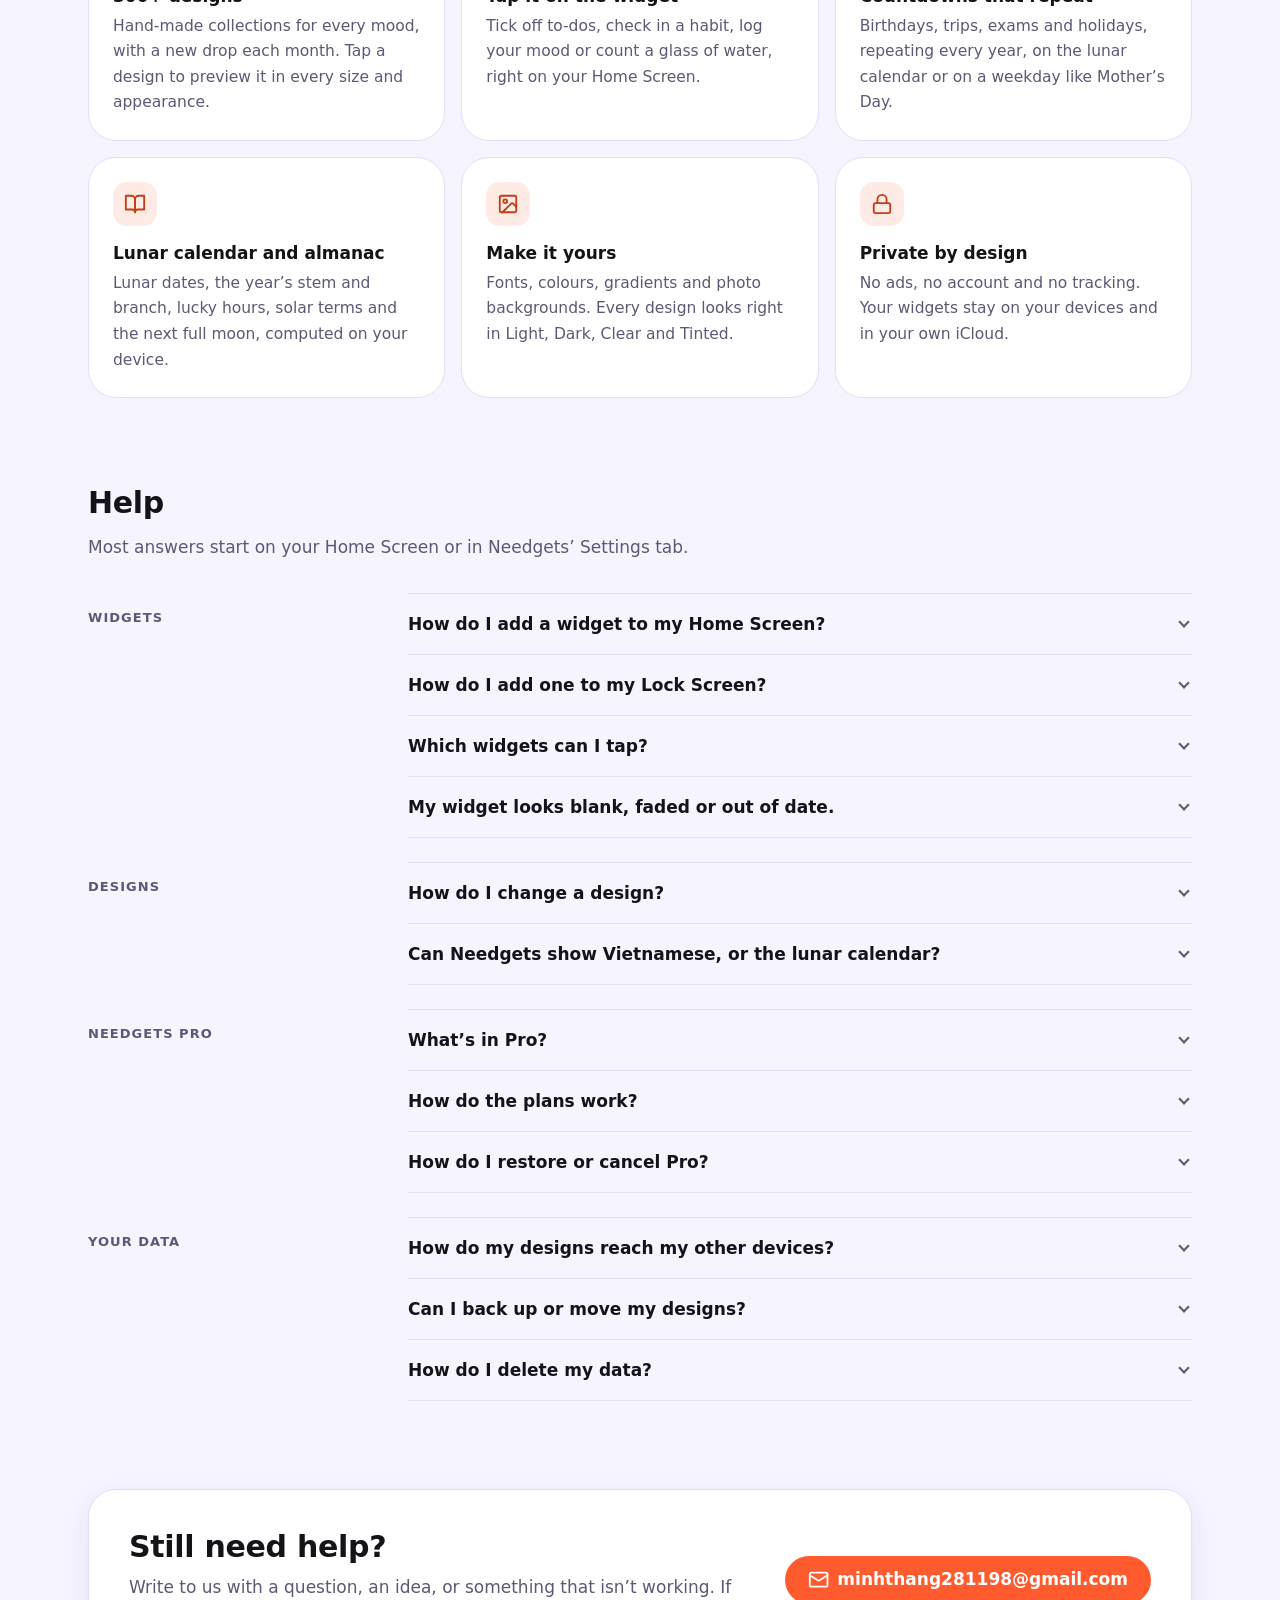
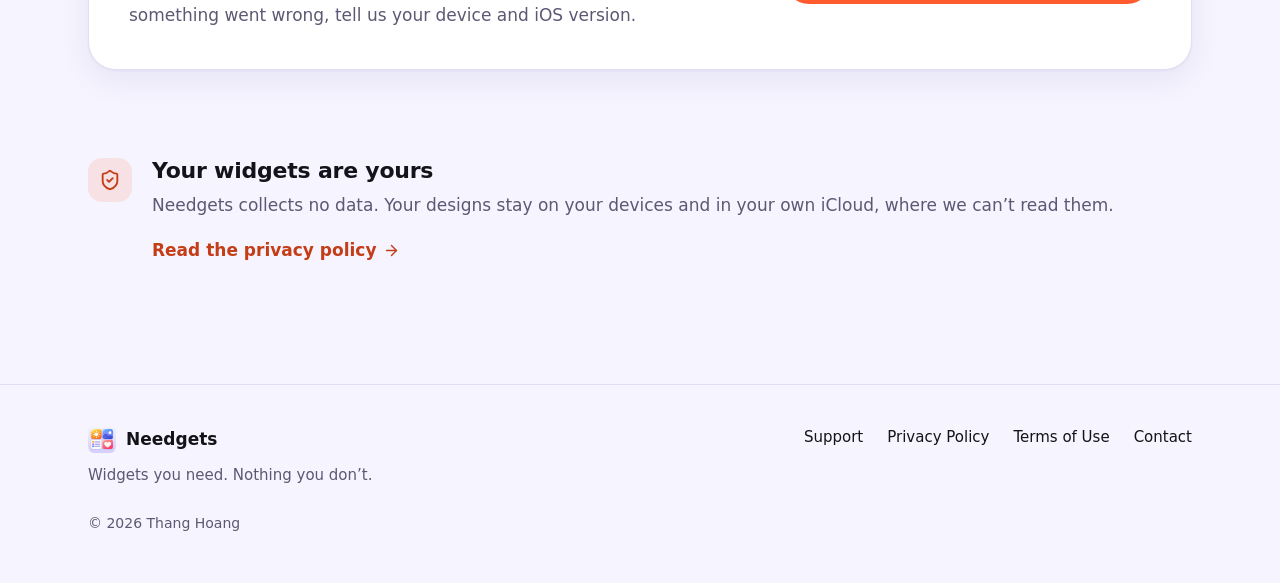
==== commit c3a574b3: "Privacy policy for 1.3: Open-Meteo for Air & Weather; nineteen widget kinds - The policy now lists O" ====
--- a/index.html
+++ b/index.html
@@ -73,7 +73,7 @@
         <section class="section" aria-labelledby="en-features">
           <div class="section-head">
             <h2 id="en-features">Everything your Home Screen needs</h2>
-            <p>Fourteen kinds of widget, all in every size and on the Lock Screen.</p>
+            <p>Nineteen kinds of widget, all in every size and on the Lock Screen.</p>
           </div>
           <div class="features">
             <div class="feature">
@@ -245,7 +245,7 @@
         <section class="section" aria-labelledby="vi-features">
           <div class="section-head">
             <h2 id="vi-features">Mọi thứ màn hình chính cần</h2>
-            <p>Mười bốn loại widget, đủ mọi kích thước và có trên Màn hình khóa.</p>
+            <p>Mười chín loại widget, đủ mọi kích thước và có trên Màn hình khóa.</p>
           </div>
           <div class="features">
             <div class="feature">
